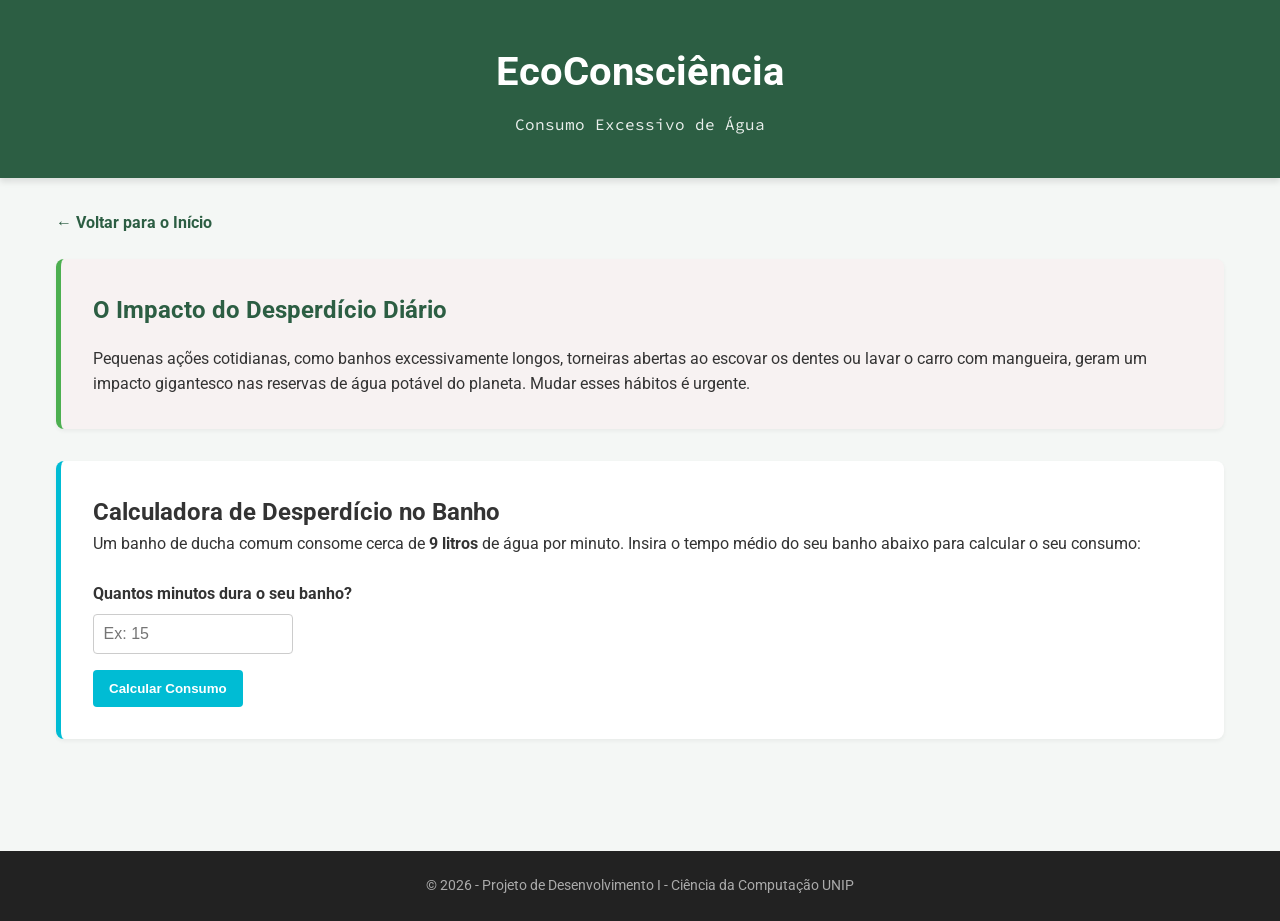
==== agua.html @ 02ec1baa "primeiro teste" ====
<!DOCTYPE html>
<html lang="pt-br">
<head>
    <meta charset="UTF-8">
    <meta name="viewport" content="width=device-width, initial-scale=1.0">
    <title>Consumo de Água - EcoConsciênciaaaaaa</title>
    <link rel="stylesheet" href="style.css">
    <link rel="preconnect" href="https://fonts.googleapis.com">
    <link rel="preconnect" href="https://fonts.gstatic.com" crossorigin>
    <link href="https://fonts.googleapis.com/css2?family=Roboto:ital,wght@0,100..900;1,100..900&family=Source+Code+Pro:ital,wght@0,200..900;1,200..900&display=swap" rel="stylesheet">
</head>
<body>

    <header>
        <h1>EcoConsciência</h1>
        <p>Consumo Excessivo de Água</p>
    </header>

    <main>

        <a href="./index.html" style="display: inline-block; margin-bottom: 1.5rem; color: #2c5e43; font-weight: bold; text-decoration: none;">&larr; Voltar para o Início</a>

        <section id="introducao">
            <h2>O Impacto do Desperdício Diário</h2>
            <p>Pequenas ações cotidianas, como banhos excessivamente longos, torneiras abertas ao escovar os dentes ou lavar o carro com mangueira, geram um impacto gigantesco nas reservas de água potável do planeta. Mudar esses hábitos é urgente.</p>
        </section>


        <section id="calculadora" style="background-color: #ffffff; padding: 2rem; border-radius: 8px; margin-bottom: 2rem; box-shadow: 0 2px 4px rgba(0,0,0,0.05); border-left: 5px solid #00bcd4;">
            <h2>Calculadora de Desperdício no Banho</h2>
            <p style="margin-bottom: 1.5rem;">Um banho de ducha comum consome cerca de <strong>9 litros</strong> de água por minuto. Insira o tempo médio do seu banho abaixo para calcular o seu consumo:</p>
            
            <div style="margin-bottom: 1rem;">
                <label for="minutos" style="font-weight: bold; display: block; margin-bottom: 0.5rem;">Quantos minutos dura o seu banho?</label>
                <input type="number" id="minutos" placeholder="Ex: 15" style="padding: 0.6rem; width: 100%; max-width: 200px; border: 1px solid #ccc; border-radius: 4px; font-size: 1rem;">
            </div>

            <button onclick="calcularAgua()" class="btn" style="background-color: #00bcd4; cursor: pointer; border: none; color: white; padding: 0.7rem 1rem; border-radius: 4px; font-weight: bold;">Calcular Consumo</button>

            <div id="resultado" style="margin-top: 1.5rem; padding: 1rem; border-radius: 4px; display: none;">
            </div>
        </section>
    </main>

    <footer>
        <p>&copy; 2026 - Projeto de Desenvolvimento I - Ciência da Computação UNIP</p>
    </footer>

    <script>
        function calcularAgua() {
            const minutos = document.getElementById('minutos').value;
            const resultadoDiv = document.getElementById('resultado');

            if (minutos <= 0 || minutos === "") {
                resultadoDiv.style.display = "block";
                resultadoDiv.style.backgroundColor = "#ffebee";
                resultadoDiv.style.color = "#c62828";
                resultadoDiv.innerHTML = "Por favor, insira um tempo válido em minutos.";
                return;
            }

            const totalLitros = minutos * 9;
            
            resultadoDiv.style.display = "block";
            resultadoDiv.style.backgroundColor = "#e0f7fa";
            resultadoDiv.style.color = "#006064";

            let mensagemSustentavel = "";
            if (minutos > 5) {
                mensagemSustentavel = "<br><br><strong>Dica de Sustentabilidade:</strong> O ideal estipulado pela OMS é um banho de até 5 minutes (gastando cerca de 45 litros). Tente reduzir seu tempo para ajudar o planeta!";
            } else {
                mensagemSustentavel = "<br><br><strong>Parabéns!</strong> Você está dentro do tempo recomendado para um consumo sustentável!";
            }

            resultadoDiv.innerHTML = "Seu banho consome aproximadamente <strong>" + totalLitros + " litros</strong> de água limpa." + mensagemSustentavel;
        }
    </script>

</body>
</html>
---- style.css ----
* {
    margin: 0;
    padding: 0;
    box-sizing: border-box;
}

body {
    font-family: 'Roboto', sans-serif;
    background-color: #f4f7f5; 
    color: #333;
    line-height: 1.6;
}


header {
    background-color: #2c5e43; 
    color: #ffffff;
    text-align: center;
    padding: 2.5rem 1rem;
    box-shadow: 0 4px 6px rgba(0, 0, 0, 0.1);
}

header h1 {
    font-size: 2.5rem;
    margin-bottom: 0.5rem;
}

header p {
    font-family: 'Source Code Pro', monospace;
    font-size: 1rem;
    opacity: 0.9;
}

main {
    max-width: 1200px;
    margin: 0 auto;
    padding: 2rem 1rem;
}

#introducao {
    background-color: #f7f2f2;
    padding: 2rem;
    border-radius: 8px;
    margin-bottom: 2rem;
    border-left: 5px solid #4caf50; 
    box-shadow: 0 2px 4px rgba(0,0,0,0.05);
}

#introducao h2 {
    color: #2c5e43;
    margin-bottom: 1rem;
}

#ramificacoes h2 {
    color: #2c5e43;
    margin-bottom: 0.5rem;
}

#ramificacoes > p {
    margin-bottom: 1.5rem;
    color: #666;
}

.cards-container {
    display: grid;
    grid-template-columns: repeat(auto-fit, minmax(250px, 1fr)); 
    gap: 1.5rem;
}

.card {
    background-color: #f5f3f3;
    padding: 1.5rem;
    border-radius: 8px;
    box-shadow: 0 4px 6px rgba(0, 0, 0, 0.05);
    display: flex;
    flex-direction: column;
    justify-content: space-between;
    transition: transform 0.3s ease, box-shadow 0.3s ease;
}

.card:hover {
    transform: translateY(-5px);
    box-shadow: 0 6px 12px rgba(0, 0, 0, 0.1);
}

.card h3 {
    color: #387a56;
    margin-bottom: 0.8rem;
    font-size: 1.25rem;
}

.card p {
    font-size: 0.95rem;
    color: #555;
    margin-bottom: 1.5rem;
}


.btn {
    display: inline-block;
    text-decoration: none;
    background-color: #4caf50;
    color: #ffffff;
    text-align: center;
    padding: 0.7rem 1rem;
    border-radius: 4px;
    font-weight: bold;
    transition: background-color 0.2s ease;
}

.btn:hover {
    background-color: #387a56;
}


footer {
    text-align: center;
    padding: 1.5rem;
    background-color: #222;
    color: #aaa;
    font-size: 0.85rem;
    margin-top: 3rem;
}
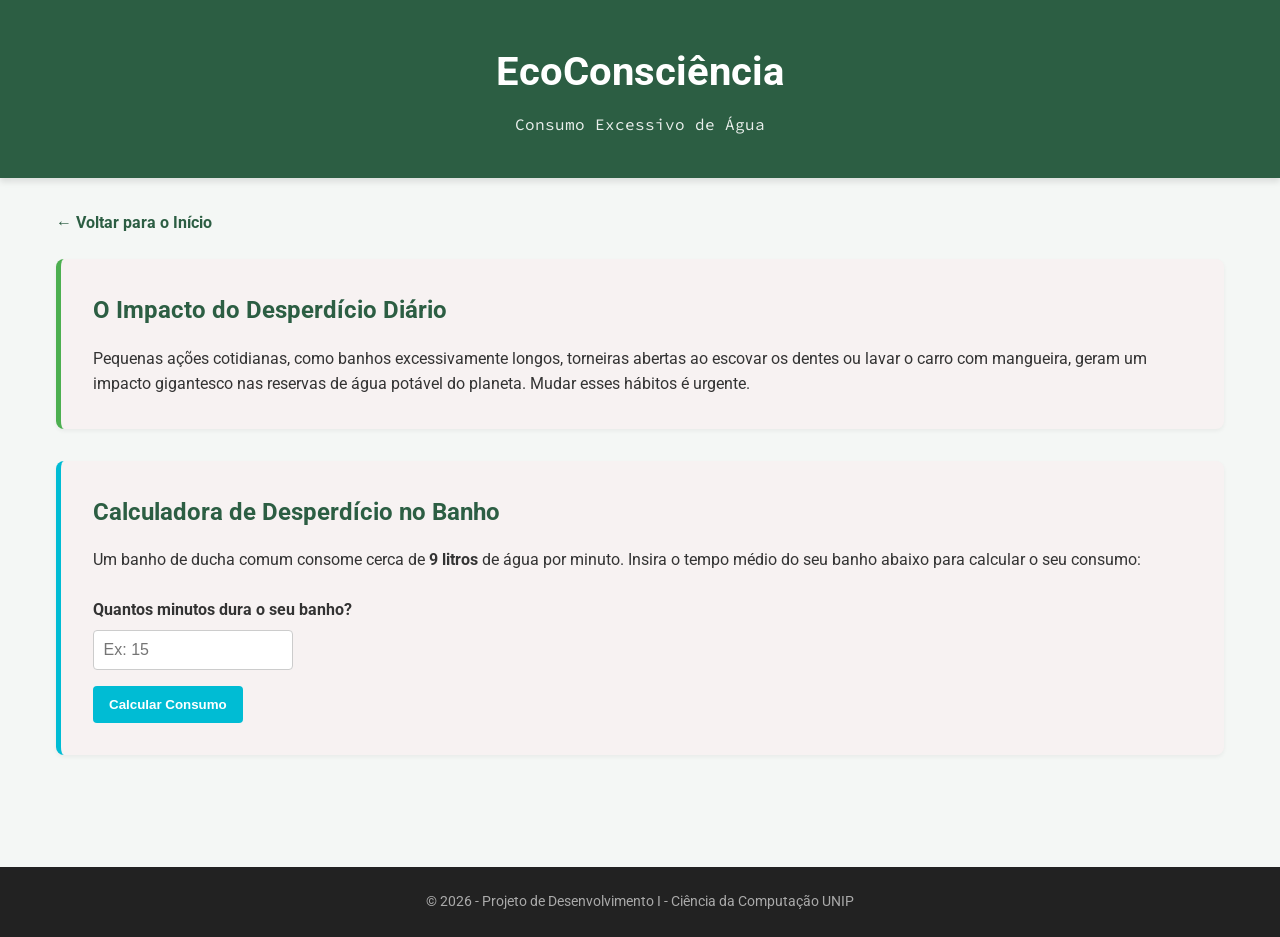
==== commit e28e69dc: "primeira correção" ====
--- a/agua.html
+++ b/agua.html
@@ -1,9 +1,10 @@
+
 <!DOCTYPE html>
 <html lang="pt-br">
 <head>
     <meta charset="UTF-8">
     <meta name="viewport" content="width=device-width, initial-scale=1.0">
-    <title>Consumo de Água - EcoConsciênciaaaaaa</title>
+    <title>Consumo de Água - EcoConsciência</title>
     <link rel="stylesheet" href="style.css">
     <link rel="preconnect" href="https://fonts.googleapis.com">
     <link rel="preconnect" href="https://fonts.gstatic.com" crossorigin>
@@ -17,16 +18,14 @@
     </header>
 
     <main>
-
-        <a href="./index.html" style="display: inline-block; margin-bottom: 1.5rem; color: #2c5e43; font-weight: bold; text-decoration: none;">&larr; Voltar para o Início</a>
+        <a href="Projeto faculdade.html" style="display: inline-block; margin-bottom: 1.5rem; color: #2c5e43; font-weight: bold; text-decoration: none;">&larr; Voltar para o Início</a>
 
         <section id="introducao">
             <h2>O Impacto do Desperdício Diário</h2>
             <p>Pequenas ações cotidianas, como banhos excessivamente longos, torneiras abertas ao escovar os dentes ou lavar o carro com mangueira, geram um impacto gigantesco nas reservas de água potável do planeta. Mudar esses hábitos é urgente.</p>
         </section>
 
-
-        <section id="calculadora" style="background-color: #ffffff; padding: 2rem; border-radius: 8px; margin-bottom: 2rem; box-shadow: 0 2px 4px rgba(0,0,0,0.05); border-left: 5px solid #00bcd4;">
+        <section id="introducao" style="border-left: 5px solid #00bcd4;">
             <h2>Calculadora de Desperdício no Banho</h2>
             <p style="margin-bottom: 1.5rem;">Um banho de ducha comum consome cerca de <strong>9 litros</strong> de água por minuto. Insira o tempo médio do seu banho abaixo para calcular o seu consumo:</p>
             
@@ -35,10 +34,10 @@
                 <input type="number" id="minutos" placeholder="Ex: 15" style="padding: 0.6rem; width: 100%; max-width: 200px; border: 1px solid #ccc; border-radius: 4px; font-size: 1rem;">
             </div>
 
-            <button onclick="calcularAgua()" class="btn" style="background-color: #00bcd4; cursor: pointer; border: none; color: white; padding: 0.7rem 1rem; border-radius: 4px; font-weight: bold;">Calcular Consumo</button>
+            <button onclick="calcularAgua()" class="btn" style="background-color: #00bcd4; cursor: pointer; border: none;">Calcular Consumo</button>
 
             <div id="resultado" style="margin-top: 1.5rem; padding: 1rem; border-radius: 4px; display: none;">
-            </div>
+                </div>
         </section>
     </main>
 
@@ -67,7 +66,7 @@
 
             let mensagemSustentavel = "";
             if (minutos > 5) {
-                mensagemSustentavel = "<br><br><strong>Dica de Sustentabilidade:</strong> O ideal estipulado pela OMS é um banho de até 5 minutes (gastando cerca de 45 litros). Tente reduzir seu tempo para ajudar o planeta!";
+                mensagemSustentavel = "<br><br><strong>Dica de Sustentabilidade:</strong> O ideal estipulado pela OMS é um banho de até 5 minutos (gastando cerca de 45 litros). Tente reduzir seu tempo para ajudar o planeta!";
             } else {
                 mensagemSustentavel = "<br><br><strong>Parabéns!</strong> Você está dentro do tempo recomendado para um consumo sustentável!";
             }
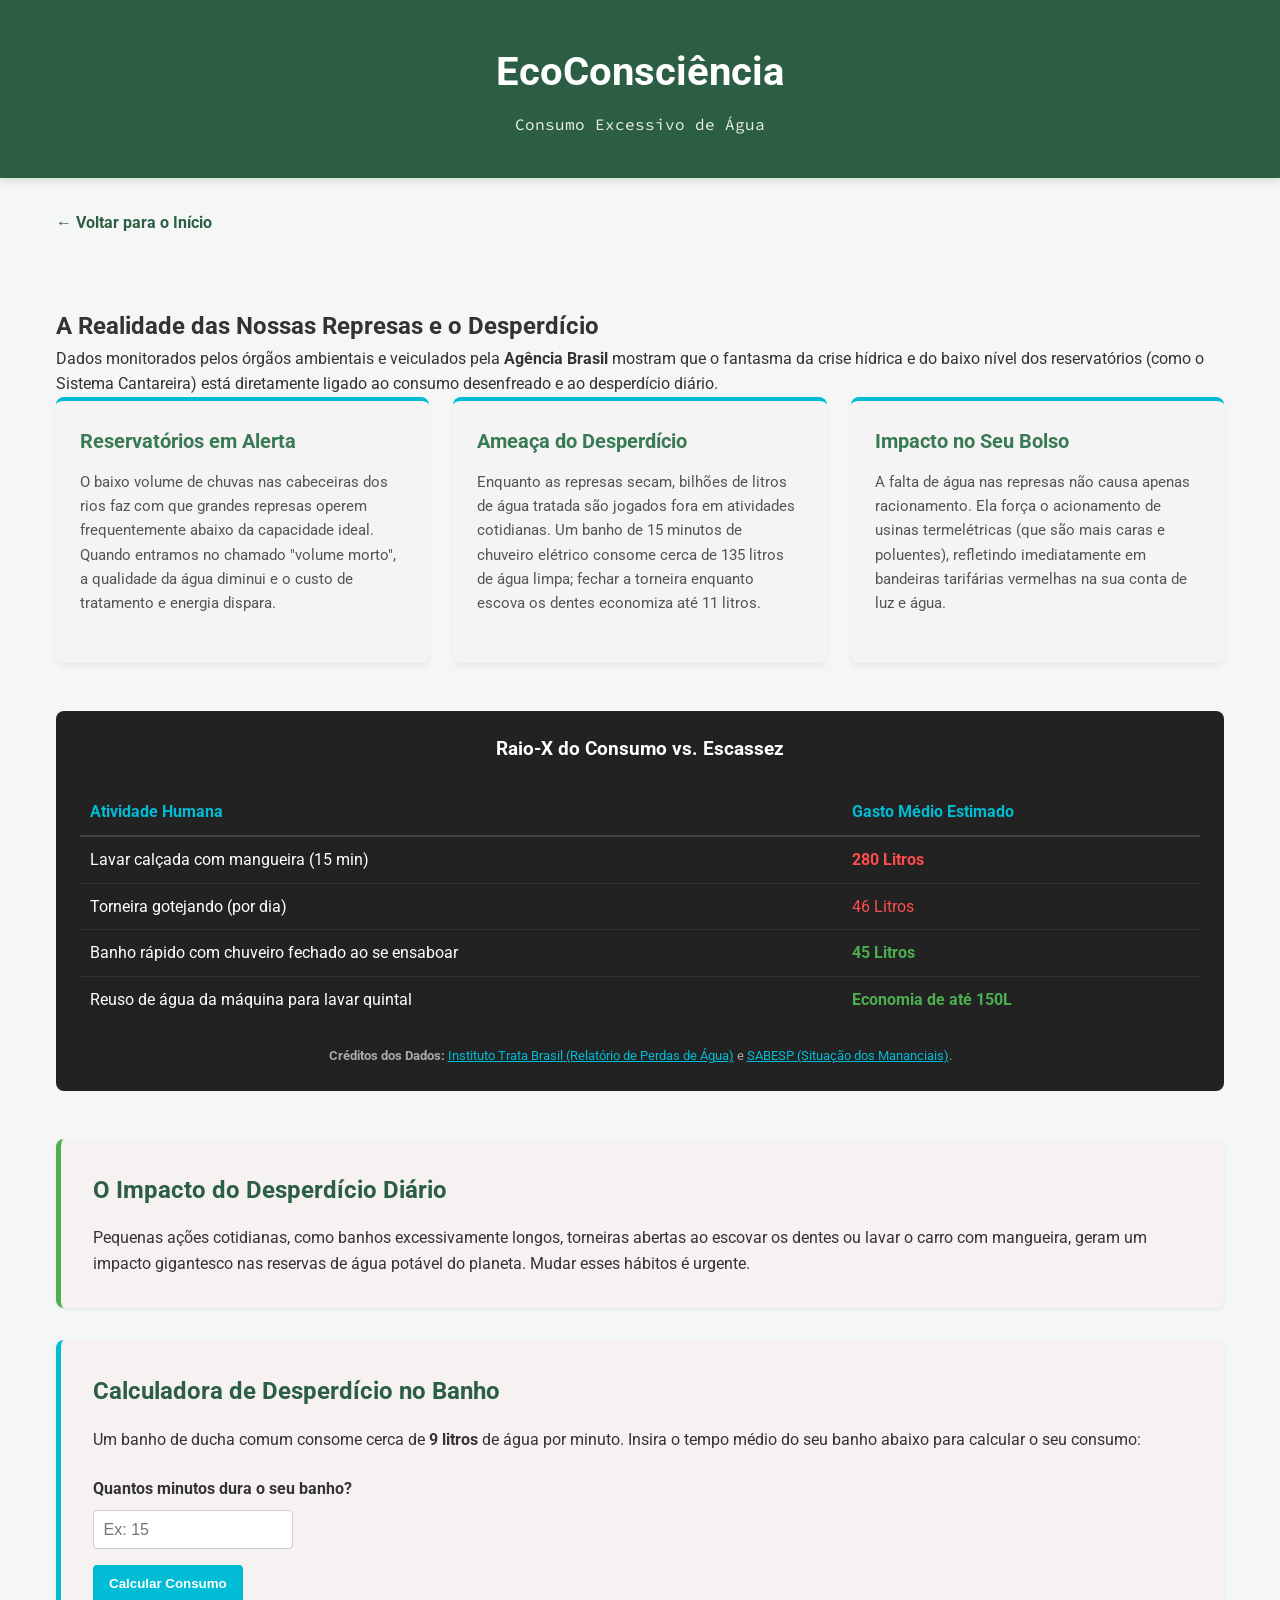
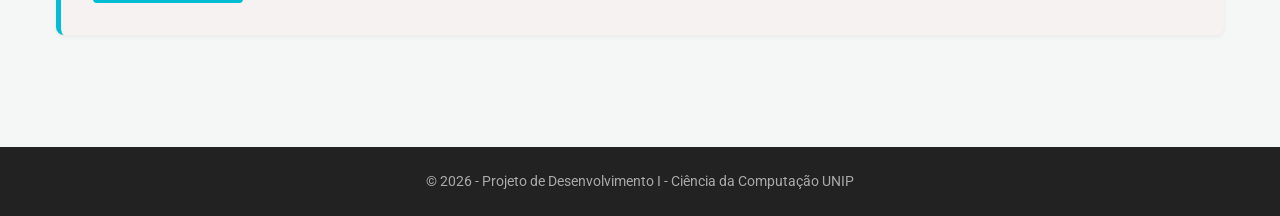
==== commit 6eae57e4: "Correções finais" ====
--- a/agua.html
+++ b/agua.html
@@ -18,8 +18,71 @@
     </header>
 
     <main>
-        <a href="Projeto faculdade.html" style="display: inline-block; margin-bottom: 1.5rem; color: #2c5e43; font-weight: bold; text-decoration: none;">&larr; Voltar para o Início</a>
+  <a href="index.html" style="display: inline-block; margin-bottom: 1.5rem; color: #2c5e43; font-weight: bold; text-decoration: none;">&larr; Voltar para o Início</a>
 
+  <section id="crise-hidrica" style="margin-top: 3rem;">
+            <h2>A Realidade das Nossas Represas e o Desperdício</h2>
+            <p>Dados monitorados pelos órgãos ambientais e veiculados pela <strong>Agência Brasil</strong> mostram que o fantasma da crise hídrica e do baixo nível dos reservatórios (como o Sistema Cantareira) está diretamente ligado ao consumo desenfreado e ao desperdício diário.</p>
+
+            <div class="cards-container">
+                
+                <!-- Card 1: Nível das Represas -->
+                <article class="card" style="border-top: 4px solid #00bcd4;">
+                    <h3>Reservatórios em Alerta</h3>
+                    <p>O baixo volume de chuvas nas cabeceiras dos rios faz com que grandes represas operem frequentemente abaixo da capacidade ideal. Quando entramos no chamado "volume morto", a qualidade da água diminui e o custo de tratamento e energia dispara.</p>
+                </article>
+
+                <!-- Card 2: O Desperdício Invisível -->
+                <article class="card" style="border-top: 4px solid #00bcd4;">
+                    <h3>Ameaça do Desperdício</h3>
+                    <p>Enquanto as represas secam, bilhões de litros de água tratada são jogados fora em atividades cotidianas. Um banho de 15 minutos de chuveiro elétrico consome cerca de 135 litros de água limpa; fechar a torneira enquanto escova os dentes economiza até 11 litros.</p>
+                </article>
+
+                <!-- Card 3: Consequências Reais -->
+                <article class="card" style="border-top: 4px solid #00bcd4;">
+                    <h3>Impacto no Seu Bolso</h3>
+                    <p>A falta de água nas represas não causa apenas racionamento. Ela força o acionamento de usinas termelétricas (que são mais caras e poluentes), refletindo imediatamente em bandeiras tarifárias vermelhas na sua conta de luz e água.</p>
+                </article>
+
+            </div>
+        </section>
+
+        <section id="dados-agua" style="margin: 3rem 0; background: #222; padding: 1.5rem; border-radius: 8px;">
+            <h3 style="color: #fff; margin-bottom: 1.5rem; text-align: center;">Raio-X do Consumo vs. Escassez</h3>
+            
+            <table style="width: 100%; border-collapse: collapse; color: #fff; text-align: left;">
+                <thead>
+                    <tr style="border-bottom: 2px solid #444; color: #00bcd4;">
+                        <th style="padding: 10px;">Atividade Humana</th>
+                        <th style="padding: 10px;">Gasto Médio Estimado</th>
+                    </tr>
+                </thead>
+                <tbody>
+                    <tr style="border-bottom: 1px solid #333;">
+                        <td style="padding: 10px;">Lavar calçada com mangueira (15 min)</td>
+                        <td style="padding: 10px; color: #ff4d4d; font-weight: bold;">280 Litros</td>
+                    </tr>
+                    <tr style="border-bottom: 1px solid #333;">
+                        <td style="padding: 10px;">Torneira gotejando (por dia)</td>
+                        <td style="padding: 10px; color: #ff4d4d;">46 Litros</td>
+                    </tr>
+                    <tr style="border-bottom: 1px solid #333;">
+                        <td style="padding: 10px;">Banho rápido com chuveiro fechado ao se ensaboar</td>
+                        <td style="padding: 10px; color: #4caf50; font-weight: bold;">45 Litros</td>
+                    </tr>
+                    <tr>
+                        <td style="padding: 10px;">Reuso de água da máquina para lavar quintal</td>
+                        <td style="padding: 10px; color: #4caf50; font-weight: bold;">Economia de até 150L</td>
+                    </tr>
+                </tbody>
+            </table>
+<p style="font-size: 0.8rem; color: #aaa; margin-top: 1.5rem; text-align: center;">
+    <strong>Créditos dos Dados:</strong> 
+    <a href="https://tratabrasil.org.br/wp-content/uploads/2023/06/Estudo-de-Perdas-de-Agua_2023.pdf" target="_blank" style="color: #00bcd4; text-decoration: underline;">Instituto Trata Brasil (Relatório de Perdas de Água)</a> 
+    e 
+    <a href="https://mananciais.sabesp.com.br/" target="_blank" style="color: #00bcd4; text-decoration: underline;">SABESP (Situação dos Mananciais)</a>.
+</p>
+        </section>
         <section id="introducao">
             <h2>O Impacto do Desperdício Diário</h2>
             <p>Pequenas ações cotidianas, como banhos excessivamente longos, torneiras abertas ao escovar os dentes ou lavar o carro com mangueira, geram um impacto gigantesco nas reservas de água potável do planeta. Mudar esses hábitos é urgente.</p>
@@ -39,6 +102,7 @@
             <div id="resultado" style="margin-top: 1.5rem; padding: 1rem; border-radius: 4px; display: none;">
                 </div>
         </section>
+        
     </main>
 
     <footer>
--- a/style.css
+++ b/style.css
@@ -121,4 +121,23 @@
     color: #aaa;
     font-size: 0.85rem;
     margin-top: 3rem;
-}+}
+.btn-coleta {
+    border: none;
+    color: white;
+    padding: 10px 20px;
+    font-size: 1rem;
+    font-weight: bold;
+    border-radius: 5px;
+    cursor: pointer;
+    transition: opacity 0.2s;
+}
+
+.btn-coleta:hover { 
+    opacity: 0.9; 
+}
+
+.azul { background-color: #2196F3; }
+.vermelho { background-color: #F44336; }
+.verde { background-color: #4CAF50; }
+.marrom { background-color: #795548; }
